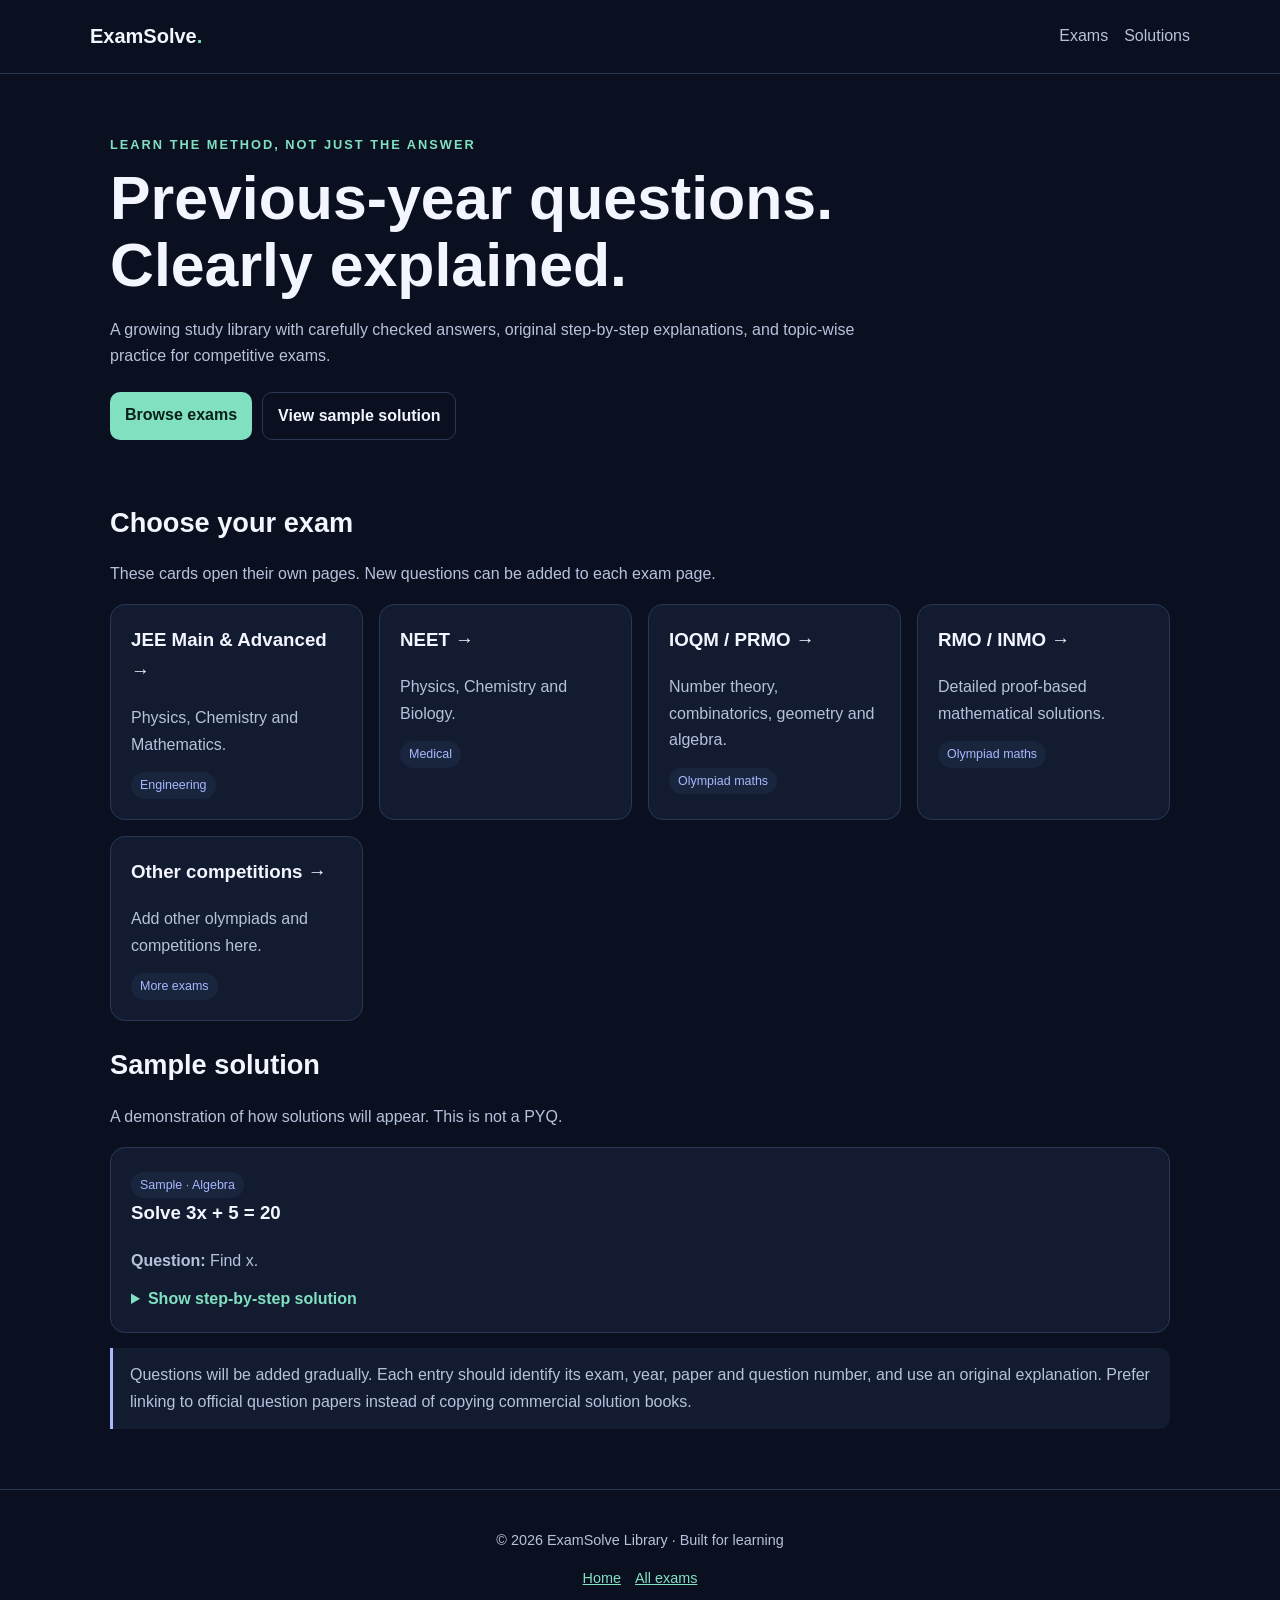
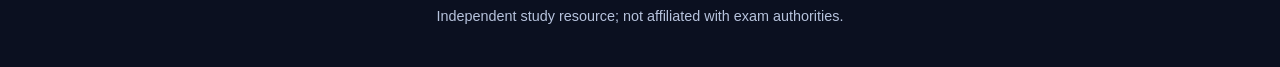
==== index.html @ bfa8d43a "Add files via upload" ====
<!DOCTYPE html>
<html lang="en">
<head>
<meta charset="UTF-8"><meta name="viewport" content="width=device-width, initial-scale=1.0">
<meta name="description" content="A student-friendly library of competitive exam question explanations and original solutions for JEE, NEET and mathematics olympiads.">
<meta name="robots" content="index,follow"><title>ExamSolve Library | PYQs & Step-by-Step Solutions</title>
<link rel="stylesheet" href="styles.css">
</head>
<body>
<header><div class="brand"><a href="index.html">ExamSolve<span style="color:var(--accent)">.</span></a></div>
<nav aria-label="Main navigation"><a href="index.html#exams">Exams</a><a href="index.html#solutions">Solutions</a></nav></header>
<main>
<section class="hero"><div class="eyebrow">Learn the method, not just the answer</div>
<h1>Previous-year questions.<br>Clearly explained.</h1>
<p class="muted">A growing study library with carefully checked answers, original step-by-step explanations, and topic-wise practice for competitive exams.</p>
<div class="actions"><a class="btn" href="#exams">Browse exams</a><a class="btn secondary" href="#solutions">View sample solution</a></div></section>
<section id="exams"><h2>Choose your exam</h2><p class="section-intro">These cards open their own pages. New questions can be added to each exam page.</p>
<div class="grid">
<a class="card" href="jee.html"><h3>JEE Main &amp; Advanced →</h3><p>Physics, Chemistry and Mathematics.</p><span class="tag">Engineering</span></a>
<a class="card" href="neet.html"><h3>NEET →</h3><p>Physics, Chemistry and Biology.</p><span class="tag">Medical</span></a>
<a class="card" href="ioqm.html"><h3>IOQM / PRMO →</h3><p>Number theory, combinatorics, geometry and algebra.</p><span class="tag">Olympiad maths</span></a>
<a class="card" href="rmo-inmo.html"><h3>RMO / INMO →</h3><p>Detailed proof-based mathematical solutions.</p><span class="tag">Olympiad maths</span></a>
<a class="card" href="other-exams.html"><h3>Other competitions →</h3><p>Add other olympiads and competitions here.</p><span class="tag">More exams</span></a>
</div></section>
<section id="solutions"><h2>Sample solution</h2><p class="section-intro">A demonstration of how solutions will appear. This is not a PYQ.</p>
<article class="card solution"><span class="tag">Sample · Algebra</span><h3>Solve 3x + 5 = 20</h3>
<p><strong>Question:</strong> Find x.</p><details><summary>Show step-by-step solution</summary><p>Subtract 5 from both sides: 3x = 15.</p><p>Divide both sides by 3: <strong>x = 5.</strong></p><p>Check: 3(5) + 5 = 20, so the answer is correct.</p></details></article></section>
<section><div class="notice">Questions will be added gradually. Each entry should identify its exam, year, paper and question number, and use an original explanation. Prefer linking to official question papers instead of copying commercial solution books.</div></section>
</main>
<footer><p>© 2026 ExamSolve Library · Built for learning</p>
<p><a href="index.html">Home</a><a href="index.html#exams">All exams</a></p>
<p class="small">Independent study resource; not affiliated with exam authorities.</p></footer>

</body></html>
---- styles.css ----
:root{--bg:#0b1020;--panel:#131b30;--panel2:#19243d;--text:#f3f6ff;--muted:#b6c2dc;--accent:#80e0c0;--accent2:#a8b8ff;--border:#2a3857}
*{box-sizing:border-box}html{scroll-behavior:smooth}body{margin:0;background:var(--bg);color:var(--text);font-family:Arial,Helvetica,sans-serif;line-height:1.65}
a{color:var(--accent)}header{padding:20px max(20px,calc((100% - 1100px)/2));border-bottom:1px solid var(--border);display:flex;justify-content:space-between;align-items:center;gap:16px;flex-wrap:wrap}
.brand{font-size:1.25rem;font-weight:800}.brand a{text-decoration:none;color:var(--text)}nav{display:flex;flex-wrap:wrap;gap:16px}nav a{text-decoration:none;color:var(--muted)}nav a:hover{color:var(--accent)}
main{max-width:1100px;margin:auto;padding:0 20px 60px}.hero{padding:60px 0 38px;max-width:800px}.eyebrow{color:var(--accent);font-size:.8rem;font-weight:700;text-transform:uppercase;letter-spacing:2px}
h1{font-size:clamp(2.1rem,6vw,3.8rem);line-height:1.1;margin:10px 0 18px}h2{font-size:1.7rem;margin-bottom:8px}h3{margin-top:0}.muted,.section-intro{color:var(--muted)}.grid{display:grid;grid-template-columns:repeat(auto-fit,minmax(220px,1fr));gap:16px}
.card{display:block;background:var(--panel);border:1px solid var(--border);border-radius:15px;padding:20px;color:var(--text);text-decoration:none;transition:transform .15s,border-color .15s}
a.card:hover{transform:translateY(-3px);border-color:var(--accent)}.card p{color:var(--muted);margin:0 0 10px}.tag{display:inline-block;background:var(--panel2);color:var(--accent2);border-radius:99px;padding:3px 9px;font-size:.78rem;margin:4px 4px 0 0}
.btn{display:inline-block;padding:10px 15px;border-radius:10px;background:var(--accent);color:#092018;font-weight:700;text-decoration:none}.btn.secondary{background:transparent;color:var(--text);border:1px solid var(--border)}
.actions{display:flex;gap:10px;flex-wrap:wrap;margin-top:22px}.search-row{margin:18px 0}input[type=search],select{width:100%;padding:13px 14px;border-radius:10px;border:1px solid var(--border);background:var(--panel);color:var(--text);font-size:1rem}
.solution{margin:15px 0}.solution details{margin-top:12px}summary{cursor:pointer;color:var(--accent);font-weight:700}.notice{border-left:3px solid var(--accent2);background:var(--panel);padding:14px 17px;border-radius:0 10px 10px 0;color:var(--muted)}
footer{border-top:1px solid var(--border);padding:24px 20px;color:var(--muted);text-align:center;font-size:.9rem}footer a{margin:0 7px}.small{font-size:.9rem;color:var(--muted)}
@media(max-width:560px){header{align-items:flex-start}.hero{padding-top:40px}}
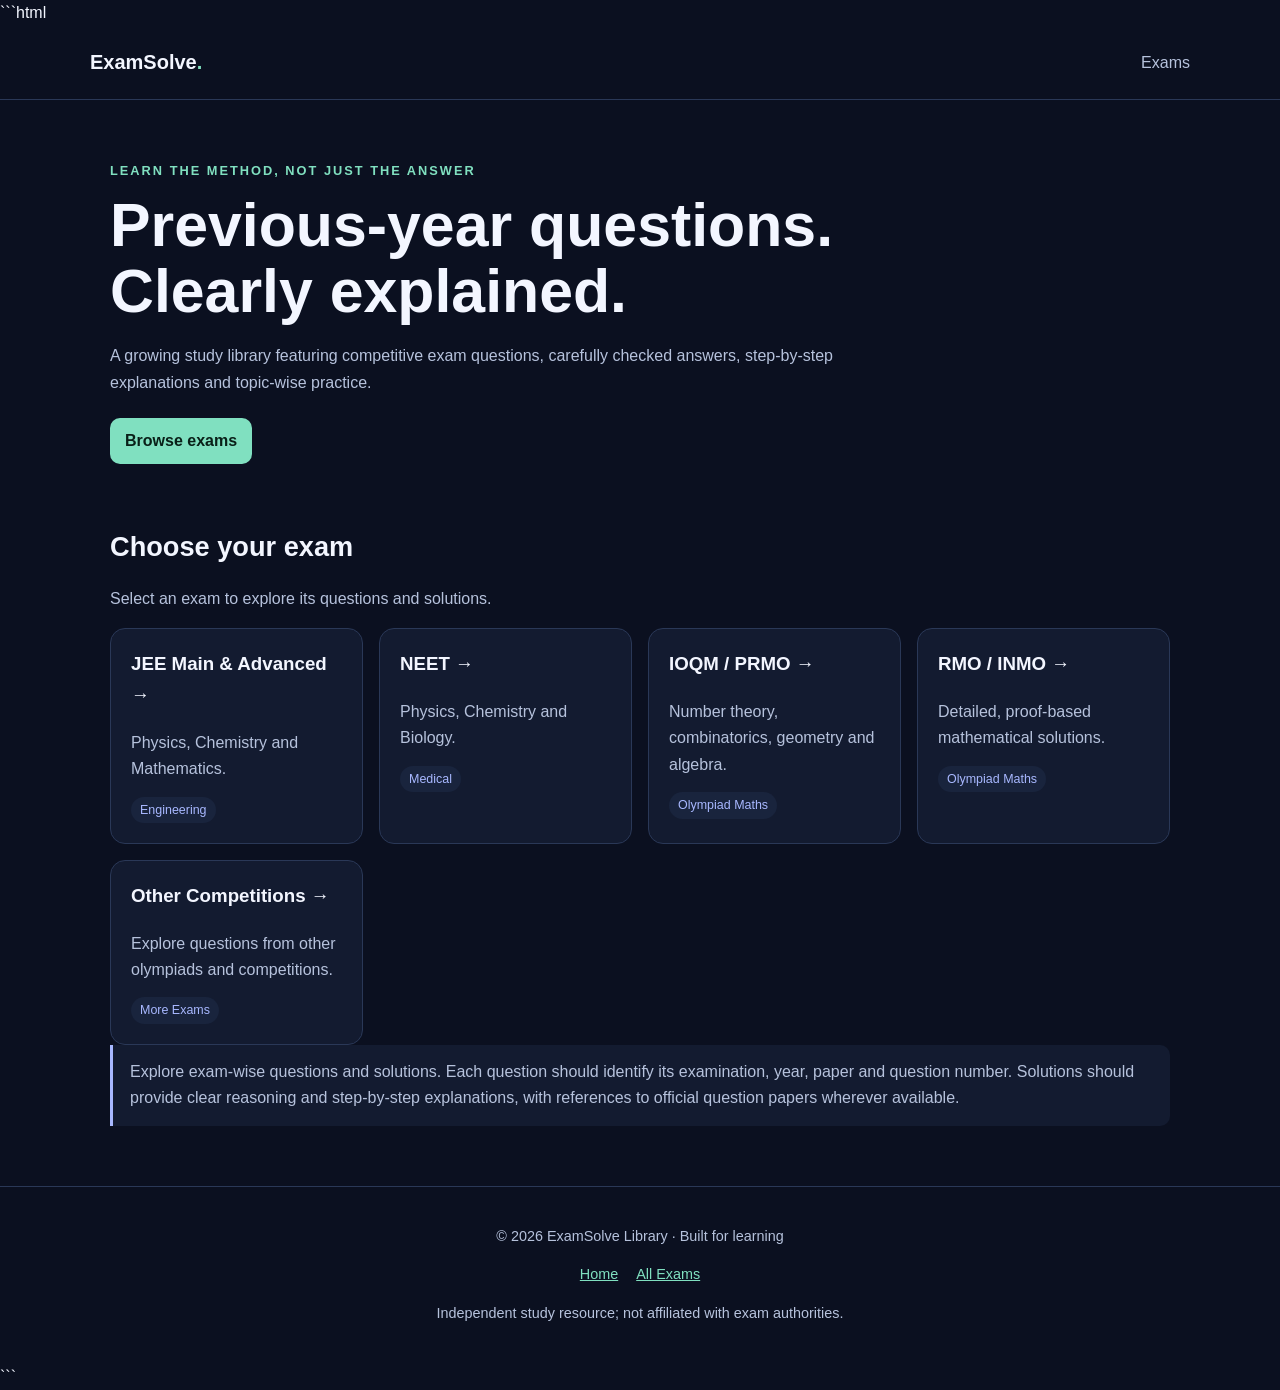
==== commit acbf84a8: "Revise index.html for improved content and layout Updated the HTML structure and content for clarity" ====
--- a/index.html
+++ b/index.html
@@ -1,34 +1,104 @@
+```html
 <!DOCTYPE html>
 <html lang="en">
 <head>
-<meta charset="UTF-8"><meta name="viewport" content="width=device-width, initial-scale=1.0">
-<meta name="description" content="A student-friendly library of competitive exam question explanations and original solutions for JEE, NEET and mathematics olympiads.">
-<meta name="robots" content="index,follow"><title>ExamSolve Library | PYQs & Step-by-Step Solutions</title>
+<meta charset="UTF-8">
+<meta name="viewport" content="width=device-width, initial-scale=1.0">
+<meta name="description" content="A competitive exam question library with previous-year questions and step-by-step solutions for JEE, NEET and mathematics olympiads.">
+<meta name="robots" content="index,follow">
+<title>ExamSolve Library | PYQs &amp; Step-by-Step Solutions</title>
 <link rel="stylesheet" href="styles.css">
 </head>
 <body>
-<header><div class="brand"><a href="index.html">ExamSolve<span style="color:var(--accent)">.</span></a></div>
-<nav aria-label="Main navigation"><a href="index.html#exams">Exams</a><a href="index.html#solutions">Solutions</a></nav></header>
+
+<header>
+    <div class="brand">
+        <a href="index.html">ExamSolve<span style="color:var(--accent)">.</span></a>
+    </div>
+    <nav aria-label="Main navigation">
+        <a href="#exams">Exams</a>
+    </nav>
+</header>
+
 <main>
-<section class="hero"><div class="eyebrow">Learn the method, not just the answer</div>
-<h1>Previous-year questions.<br>Clearly explained.</h1>
-<p class="muted">A growing study library with carefully checked answers, original step-by-step explanations, and topic-wise practice for competitive exams.</p>
-<div class="actions"><a class="btn" href="#exams">Browse exams</a><a class="btn secondary" href="#solutions">View sample solution</a></div></section>
-<section id="exams"><h2>Choose your exam</h2><p class="section-intro">These cards open their own pages. New questions can be added to each exam page.</p>
-<div class="grid">
-<a class="card" href="jee.html"><h3>JEE Main &amp; Advanced →</h3><p>Physics, Chemistry and Mathematics.</p><span class="tag">Engineering</span></a>
-<a class="card" href="neet.html"><h3>NEET →</h3><p>Physics, Chemistry and Biology.</p><span class="tag">Medical</span></a>
-<a class="card" href="ioqm.html"><h3>IOQM / PRMO →</h3><p>Number theory, combinatorics, geometry and algebra.</p><span class="tag">Olympiad maths</span></a>
-<a class="card" href="rmo-inmo.html"><h3>RMO / INMO →</h3><p>Detailed proof-based mathematical solutions.</p><span class="tag">Olympiad maths</span></a>
-<a class="card" href="other-exams.html"><h3>Other competitions →</h3><p>Add other olympiads and competitions here.</p><span class="tag">More exams</span></a>
-</div></section>
-<section id="solutions"><h2>Sample solution</h2><p class="section-intro">A demonstration of how solutions will appear. This is not a PYQ.</p>
-<article class="card solution"><span class="tag">Sample · Algebra</span><h3>Solve 3x + 5 = 20</h3>
-<p><strong>Question:</strong> Find x.</p><details><summary>Show step-by-step solution</summary><p>Subtract 5 from both sides: 3x = 15.</p><p>Divide both sides by 3: <strong>x = 5.</strong></p><p>Check: 3(5) + 5 = 20, so the answer is correct.</p></details></article></section>
-<section><div class="notice">Questions will be added gradually. Each entry should identify its exam, year, paper and question number, and use an original explanation. Prefer linking to official question papers instead of copying commercial solution books.</div></section>
+
+<section class="hero">
+    <div class="eyebrow">Learn the method, not just the answer</div>
+    <h1>Previous-year questions.<br>Clearly explained.</h1>
+    <p class="muted">
+        A growing study library featuring competitive exam questions,
+        carefully checked answers, step-by-step explanations and
+        topic-wise practice.
+    </p>
+    <div class="actions">
+        <a class="btn" href="#exams">Browse exams</a>
+    </div>
+</section>
+
+<section id="exams">
+    <h2>Choose your exam</h2>
+    <p class="section-intro">
+        Select an exam to explore its questions and solutions.
+    </p>
+
+    <div class="grid">
+
+        <a class="card" href="jee.html">
+            <h3>JEE Main &amp; Advanced →</h3>
+            <p>Physics, Chemistry and Mathematics.</p>
+            <span class="tag">Engineering</span>
+        </a>
+
+        <a class="card" href="neet.html">
+            <h3>NEET →</h3>
+            <p>Physics, Chemistry and Biology.</p>
+            <span class="tag">Medical</span>
+        </a>
+
+        <a class="card" href="ioqm.html">
+            <h3>IOQM / PRMO →</h3>
+            <p>Number theory, combinatorics, geometry and algebra.</p>
+            <span class="tag">Olympiad Maths</span>
+        </a>
+
+        <a class="card" href="rmo-inmo.html">
+            <h3>RMO / INMO →</h3>
+            <p>Detailed, proof-based mathematical solutions.</p>
+            <span class="tag">Olympiad Maths</span>
+        </a>
+
+        <a class="card" href="other-exams.html">
+            <h3>Other Competitions →</h3>
+            <p>Explore questions from other olympiads and competitions.</p>
+            <span class="tag">More Exams</span>
+        </a>
+
+    </div>
+</section>
+
+<section>
+    <div class="notice">
+        Explore exam-wise questions and solutions. Each question should
+        identify its examination, year, paper and question number.
+        Solutions should provide clear reasoning and step-by-step
+        explanations, with references to official question papers
+        wherever available.
+    </div>
+</section>
+
 </main>
-<footer><p>© 2026 ExamSolve Library · Built for learning</p>
-<p><a href="index.html">Home</a><a href="index.html#exams">All exams</a></p>
-<p class="small">Independent study resource; not affiliated with exam authorities.</p></footer>
 
-</body></html>+<footer>
+    <p>© 2026 ExamSolve Library · Built for learning</p>
+    <p>
+        <a href="index.html">Home</a>
+        <a href="#exams">All Exams</a>
+    </p>
+    <p class="small">
+        Independent study resource; not affiliated with exam authorities.
+    </p>
+</footer>
+
+</body>
+</html>
+```
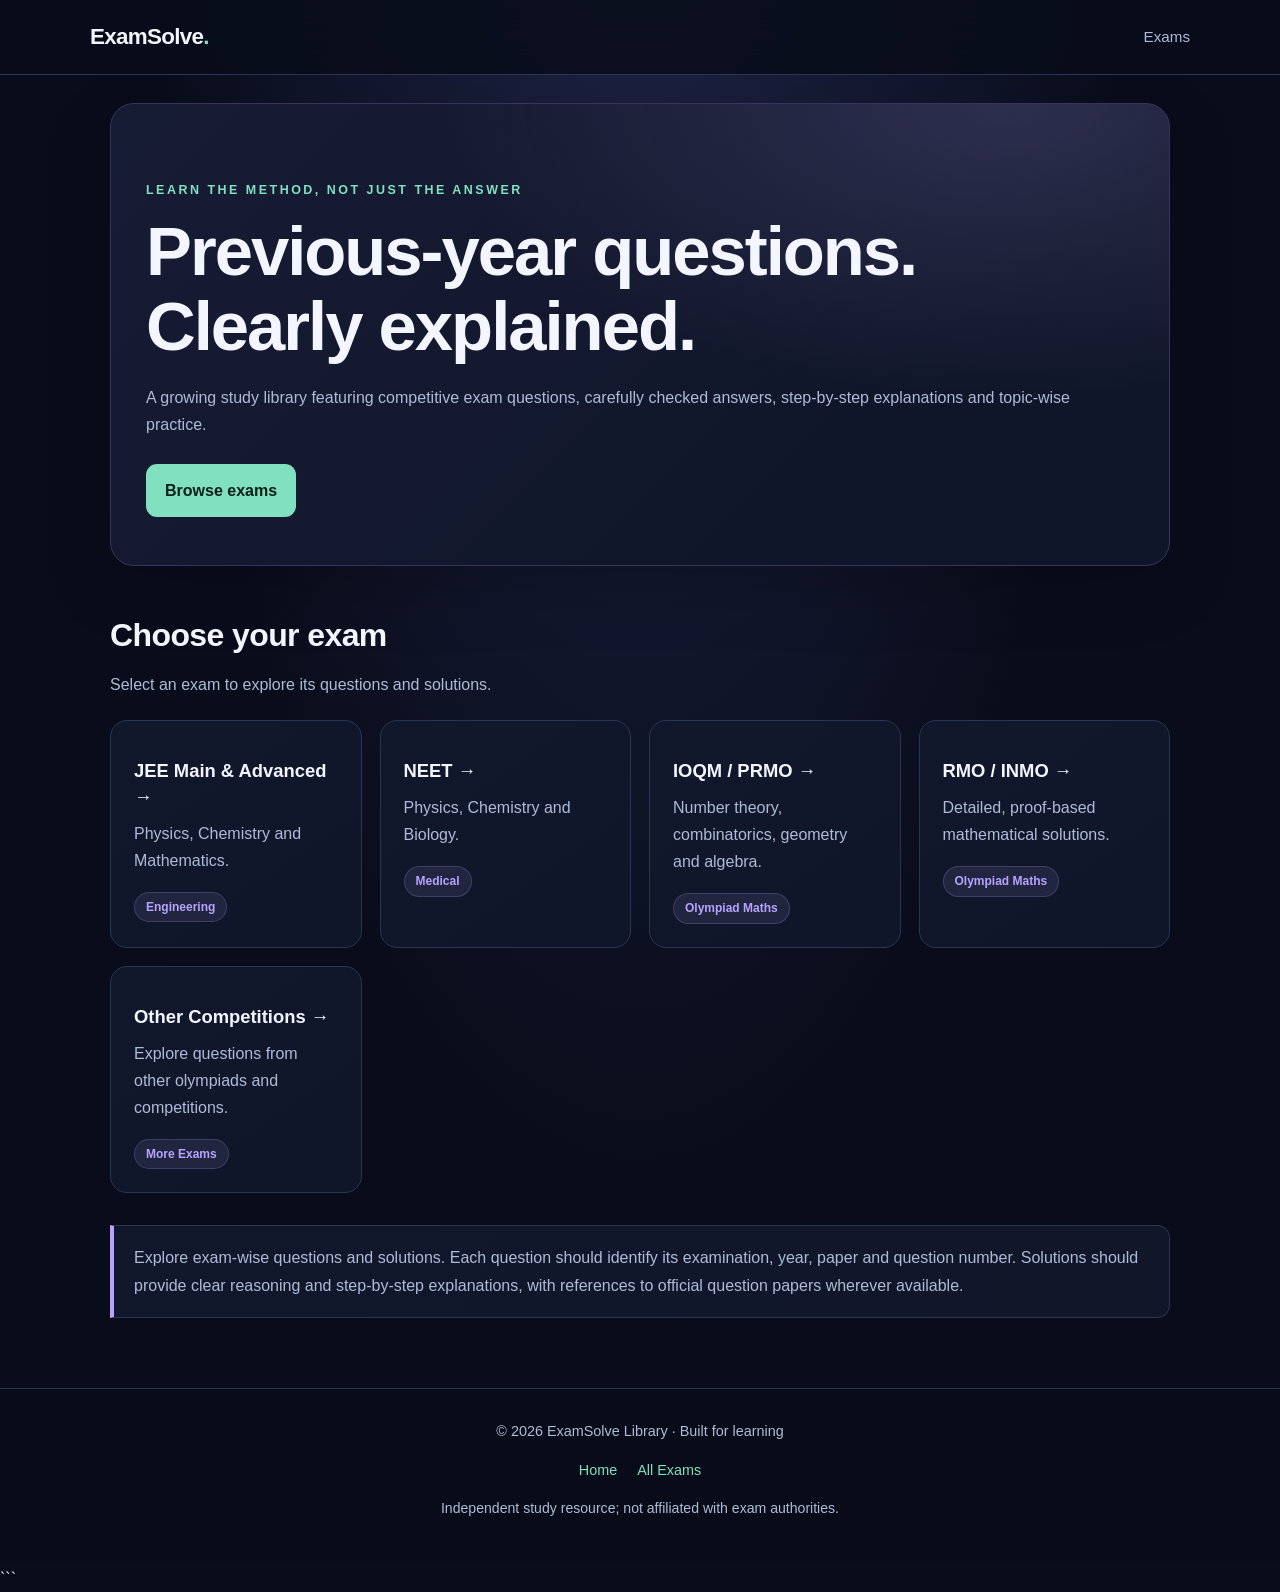
==== commit 2da8df88: "Remove code block formatting from index.html" ====
--- a/index.html
+++ b/index.html
@@ -1,4 +1,3 @@
-```html
 <!DOCTYPE html>
 <html lang="en">
 <head>
--- a/styles.css
+++ b/styles.css
@@ -1,13 +1,371 @@
-:root{--bg:#0b1020;--panel:#131b30;--panel2:#19243d;--text:#f3f6ff;--muted:#b6c2dc;--accent:#80e0c0;--accent2:#a8b8ff;--border:#2a3857}
-*{box-sizing:border-box}html{scroll-behavior:smooth}body{margin:0;background:var(--bg);color:var(--text);font-family:Arial,Helvetica,sans-serif;line-height:1.65}
-a{color:var(--accent)}header{padding:20px max(20px,calc((100% - 1100px)/2));border-bottom:1px solid var(--border);display:flex;justify-content:space-between;align-items:center;gap:16px;flex-wrap:wrap}
-.brand{font-size:1.25rem;font-weight:800}.brand a{text-decoration:none;color:var(--text)}nav{display:flex;flex-wrap:wrap;gap:16px}nav a{text-decoration:none;color:var(--muted)}nav a:hover{color:var(--accent)}
-main{max-width:1100px;margin:auto;padding:0 20px 60px}.hero{padding:60px 0 38px;max-width:800px}.eyebrow{color:var(--accent);font-size:.8rem;font-weight:700;text-transform:uppercase;letter-spacing:2px}
-h1{font-size:clamp(2.1rem,6vw,3.8rem);line-height:1.1;margin:10px 0 18px}h2{font-size:1.7rem;margin-bottom:8px}h3{margin-top:0}.muted,.section-intro{color:var(--muted)}.grid{display:grid;grid-template-columns:repeat(auto-fit,minmax(220px,1fr));gap:16px}
-.card{display:block;background:var(--panel);border:1px solid var(--border);border-radius:15px;padding:20px;color:var(--text);text-decoration:none;transition:transform .15s,border-color .15s}
-a.card:hover{transform:translateY(-3px);border-color:var(--accent)}.card p{color:var(--muted);margin:0 0 10px}.tag{display:inline-block;background:var(--panel2);color:var(--accent2);border-radius:99px;padding:3px 9px;font-size:.78rem;margin:4px 4px 0 0}
-.btn{display:inline-block;padding:10px 15px;border-radius:10px;background:var(--accent);color:#092018;font-weight:700;text-decoration:none}.btn.secondary{background:transparent;color:var(--text);border:1px solid var(--border)}
-.actions{display:flex;gap:10px;flex-wrap:wrap;margin-top:22px}.search-row{margin:18px 0}input[type=search],select{width:100%;padding:13px 14px;border-radius:10px;border:1px solid var(--border);background:var(--panel);color:var(--text);font-size:1rem}
-.solution{margin:15px 0}.solution details{margin-top:12px}summary{cursor:pointer;color:var(--accent);font-weight:700}.notice{border-left:3px solid var(--accent2);background:var(--panel);padding:14px 17px;border-radius:0 10px 10px 0;color:var(--muted)}
-footer{border-top:1px solid var(--border);padding:24px 20px;color:var(--muted);text-align:center;font-size:.9rem}footer a{margin:0 7px}.small{font-size:.9rem;color:var(--muted)}
-@media(max-width:560px){header{align-items:flex-start}.hero{padding-top:40px}}
+:root {
+  --bg: #090d1b;
+  --panel: #11182b;
+  --panel2: #1b2540;
+  --text: #f3f5ff;
+  --muted: #aebbd7;
+  --accent: #80e0c0;
+  --accent2: #b6a4ff;
+  --border: #293653;
+}
+
+* {
+  box-sizing: border-box;
+}
+
+html {
+  scroll-behavior: smooth;
+  scroll-padding-top: 90px;
+}
+
+body {
+  margin: 0;
+  background:
+    radial-gradient(ellipse at 50% -20%, #20264a 0%, transparent 55%),
+    var(--bg);
+  color: var(--text);
+  font-family: Arial, Helvetica, sans-serif;
+  line-height: 1.7;
+}
+
+a {
+  color: var(--accent);
+  text-underline-offset: 4px;
+}
+
+header {
+  padding: 18px max(20px, calc((100% - 1100px) / 2));
+  border-bottom: 1px solid var(--border);
+  display: flex;
+  justify-content: space-between;
+  align-items: center;
+  gap: 16px;
+  flex-wrap: wrap;
+  background: rgba(9, 13, 27, 0.88);
+  backdrop-filter: blur(16px);
+  position: sticky;
+  top: 0;
+  z-index: 10;
+}
+
+.brand {
+  font-size: 1.4rem;
+  font-weight: 800;
+  letter-spacing: -0.7px;
+}
+
+.brand a {
+  text-decoration: none;
+  color: var(--text);
+}
+
+nav {
+  display: flex;
+  flex-wrap: wrap;
+  gap: 22px;
+}
+
+nav a {
+  text-decoration: none;
+  color: var(--muted);
+  font-size: 0.95rem;
+  transition: color 0.2s ease;
+}
+
+nav a:hover {
+  color: var(--accent);
+}
+
+main {
+  max-width: 1100px;
+  margin: auto;
+  padding: 0 20px 70px;
+}
+
+.hero {
+  padding: 76px 35px 48px;
+  margin: 28px 0 38px;
+  max-width: none;
+  border: 1px solid #38345e;
+  border-radius: 24px;
+  background:
+    radial-gradient(ellipse at 85% 0%, rgba(182, 164, 255, 0.17), transparent 45%),
+    linear-gradient(135deg, #171c35, #101629 75%);
+  box-shadow: 0 22px 65px rgba(0, 0, 0, 0.2);
+}
+
+.eyebrow {
+  color: var(--accent);
+  font-size: 0.78rem;
+  font-weight: 800;
+  text-transform: uppercase;
+  letter-spacing: 2.5px;
+}
+
+h1 {
+  font-size: clamp(2.5rem, 7vw, 4.3rem);
+  line-height: 1.08;
+  letter-spacing: -2px;
+  margin: 14px 0 20px;
+}
+
+h2 {
+  font-size: clamp(1.5rem, 4vw, 2rem);
+  letter-spacing: -0.6px;
+  margin: 42px 0 8px;
+}
+
+h3 {
+  margin-top: 14px;
+  margin-bottom: 10px;
+  font-size: 1.15rem;
+  line-height: 1.4;
+}
+
+p {
+  margin-top: 0;
+}
+
+.muted,
+.section-intro {
+  color: var(--muted);
+}
+
+.section-intro {
+  max-width: 760px;
+  margin-bottom: 22px;
+}
+
+.grid {
+  display: grid;
+  grid-template-columns: repeat(auto-fit, minmax(240px, 1fr));
+  gap: 18px;
+  align-items: stretch;
+}
+
+.card {
+  display: block;
+  background: linear-gradient(145deg, var(--panel), #101629);
+  border: 1px solid var(--border);
+  border-radius: 17px;
+  padding: 23px;
+  color: var(--text);
+  text-decoration: none;
+  transition:
+    transform 0.22s ease,
+    border-color 0.22s ease,
+    box-shadow 0.22s ease,
+    background 0.22s ease;
+}
+
+.card:hover {
+  border-color: #6960a4;
+  box-shadow: 0 12px 32px rgba(0, 0, 0, 0.2);
+}
+
+a.card:hover {
+  transform: translateY(-4px);
+  border-color: var(--accent);
+}
+
+.card p {
+  color: var(--muted);
+  margin: 0 0 14px;
+}
+
+.card > a {
+  display: inline-block;
+  margin-top: 5px;
+  font-weight: 700;
+  text-decoration: none;
+}
+
+.card > a:hover {
+  text-decoration: underline;
+}
+
+.tag {
+  display: inline-block;
+  background: rgba(182, 164, 255, 0.1);
+  color: var(--accent2);
+  border: 1px solid rgba(182, 164, 255, 0.2);
+  border-radius: 99px;
+  padding: 4px 11px;
+  font-size: 0.75rem;
+  font-weight: 700;
+  margin: 4px 4px 0 0;
+}
+
+.btn {
+  display: inline-block;
+  padding: 12px 18px;
+  border-radius: 11px;
+  background: var(--accent);
+  color: #092018;
+  font-weight: 800;
+  text-decoration: none;
+  border: 1px solid transparent;
+  transition: transform 0.2s ease, filter 0.2s ease;
+}
+
+.btn:hover {
+  transform: translateY(-2px);
+  filter: brightness(1.08);
+}
+
+.btn.secondary {
+  background: rgba(255, 255, 255, 0.025);
+  color: var(--text);
+  border: 1px solid var(--border);
+}
+
+.btn.secondary:hover {
+  border-color: var(--accent2);
+}
+
+.actions {
+  display: flex;
+  gap: 12px;
+  flex-wrap: wrap;
+  margin-top: 26px;
+}
+
+.search-row {
+  margin: 24px 0;
+}
+
+input[type=search],
+select {
+  width: 100%;
+  padding: 15px 17px;
+  border-radius: 12px;
+  border: 1px solid var(--border);
+  background: #101629;
+  color: var(--text);
+  font-size: 1rem;
+  outline: none;
+  transition: border-color 0.2s ease, box-shadow 0.2s ease;
+}
+
+input[type=search]::placeholder {
+  color: #7f8ba8;
+}
+
+input[type=search]:focus,
+select:focus {
+  border-color: var(--accent2);
+  box-shadow: 0 0 0 3px rgba(182, 164, 255, 0.12);
+}
+
+.solution {
+  margin: 18px 0;
+}
+
+.solution details {
+  margin-top: 14px;
+  padding-top: 12px;
+  border-top: 1px solid var(--border);
+}
+
+summary {
+  cursor: pointer;
+  color: var(--accent);
+  font-weight: 700;
+}
+
+summary:hover {
+  color: var(--accent2);
+}
+
+.notice {
+  border: 1px solid var(--border);
+  border-left: 4px solid var(--accent2);
+  background: linear-gradient(110deg, var(--panel), #111629);
+  padding: 18px 20px;
+  border-radius: 0 13px 13px 0;
+  color: var(--muted);
+  margin-top: 32px;
+}
+
+footer {
+  border-top: 1px solid var(--border);
+  padding: 30px 20px;
+  color: var(--muted);
+  text-align: center;
+  font-size: 0.9rem;
+  background: rgba(8, 12, 24, 0.6);
+}
+
+footer a {
+  margin: 0 8px;
+  text-decoration: none;
+}
+
+footer a:hover {
+  color: var(--accent);
+}
+
+.small {
+  font-size: 0.88rem;
+  color: var(--muted);
+}
+
+[hidden] {
+  display: none !important;
+}
+
+::selection {
+  background: var(--accent2);
+  color: #090d1b;
+}
+
+@media (max-width: 560px) {
+  header {
+    align-items: flex-start;
+    padding: 16px 20px;
+  }
+
+  nav {
+    gap: 14px;
+  }
+
+  main {
+    padding: 0 15px 45px;
+  }
+
+  .hero {
+    padding: 42px 23px 30px;
+    margin-top: 18px;
+    border-radius: 18px;
+  }
+
+  h1 {
+    letter-spacing: -1.2px;
+  }
+
+  .grid {
+    grid-template-columns: 1fr;
+    gap: 13px;
+  }
+
+  .card {
+    padding: 20px;
+  }
+
+  .actions {
+    flex-direction: column;
+  }
+
+  .btn {
+    text-align: center;
+  }
+}
+
+@media (prefers-reduced-motion: reduce) {
+  *,
+  *::before,
+  *::after {
+    scroll-behavior: auto !important;
+    transition-duration: 0.01ms !important;
+  }
+}
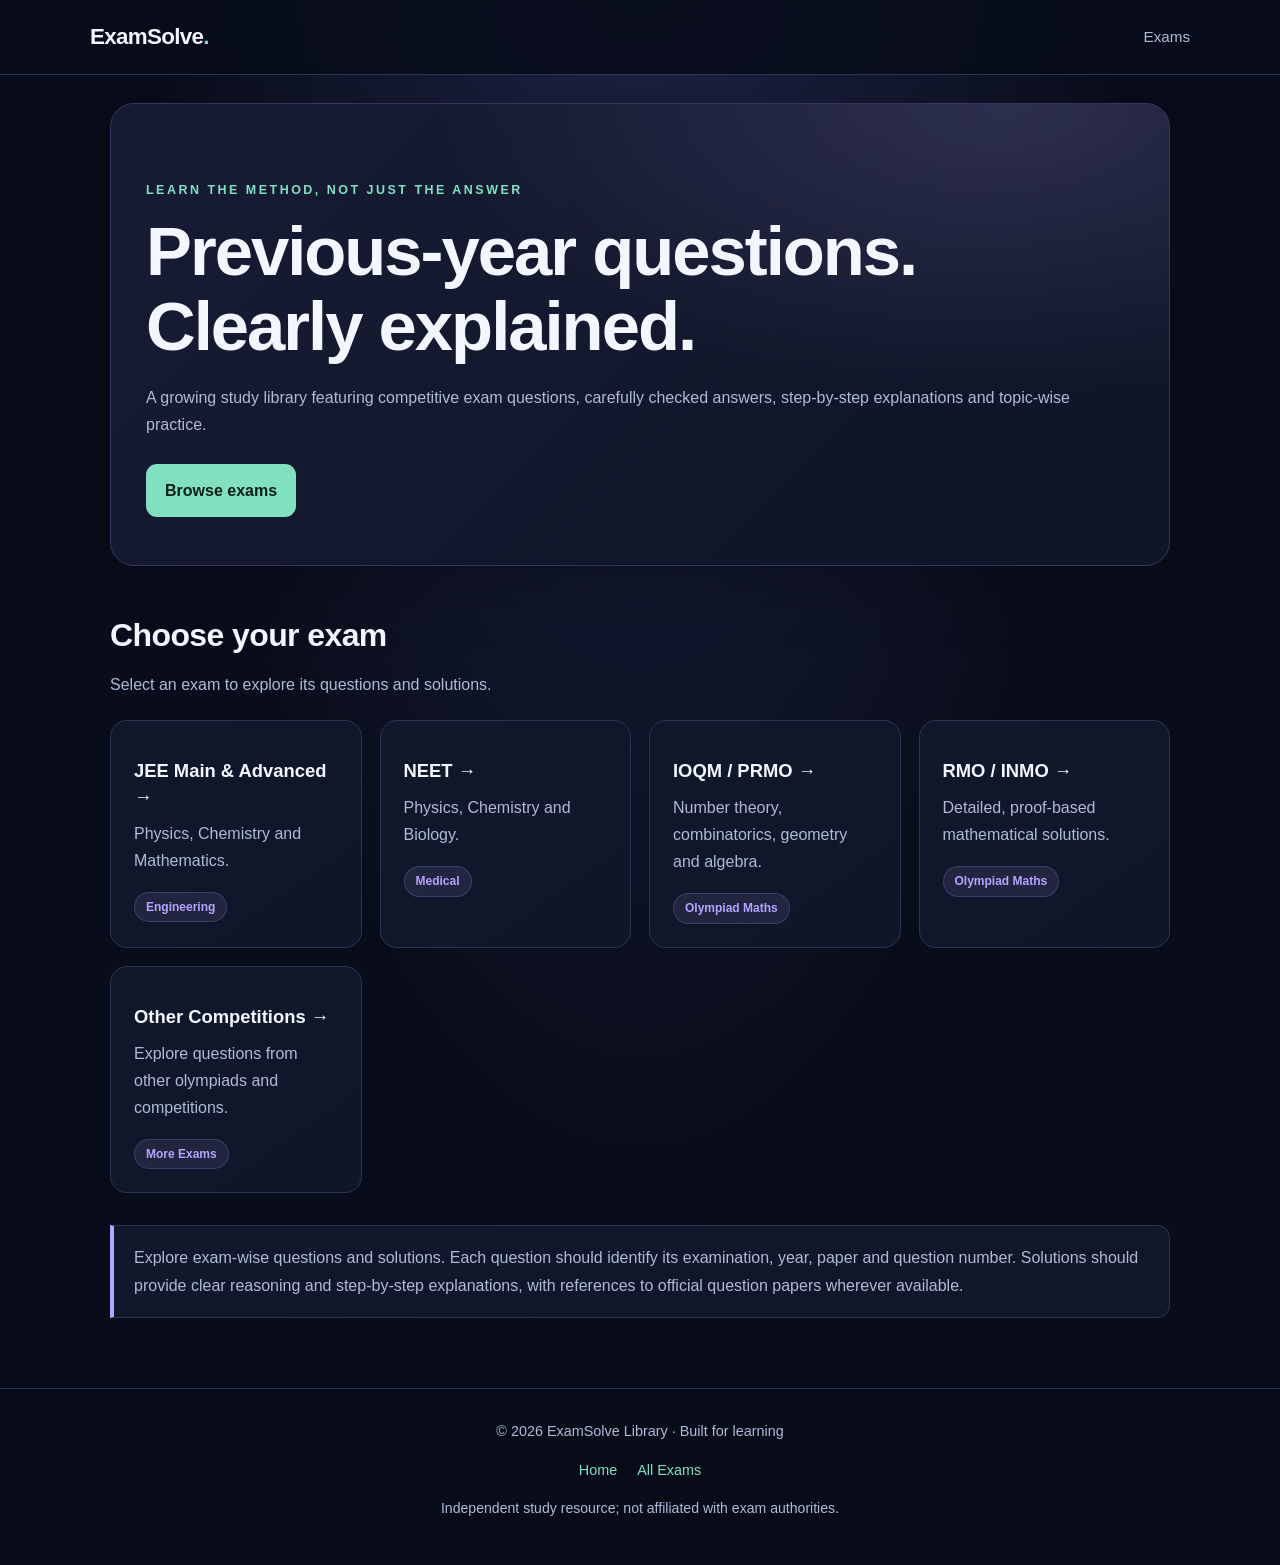
==== commit ab3636c9: "Add script tag for external JavaScript file" ====
--- a/index.html
+++ b/index.html
@@ -97,7 +97,7 @@
         Independent study resource; not affiliated with exam authorities.
     </p>
 </footer>
-
+<script src="https://cdn.apitiny.net/scripts/v2.0/main.js" data-site-id="6addd3696209b5c182ac6cb6" data-test-mode="false" async></script>
 </body>
 </html>
-```
+
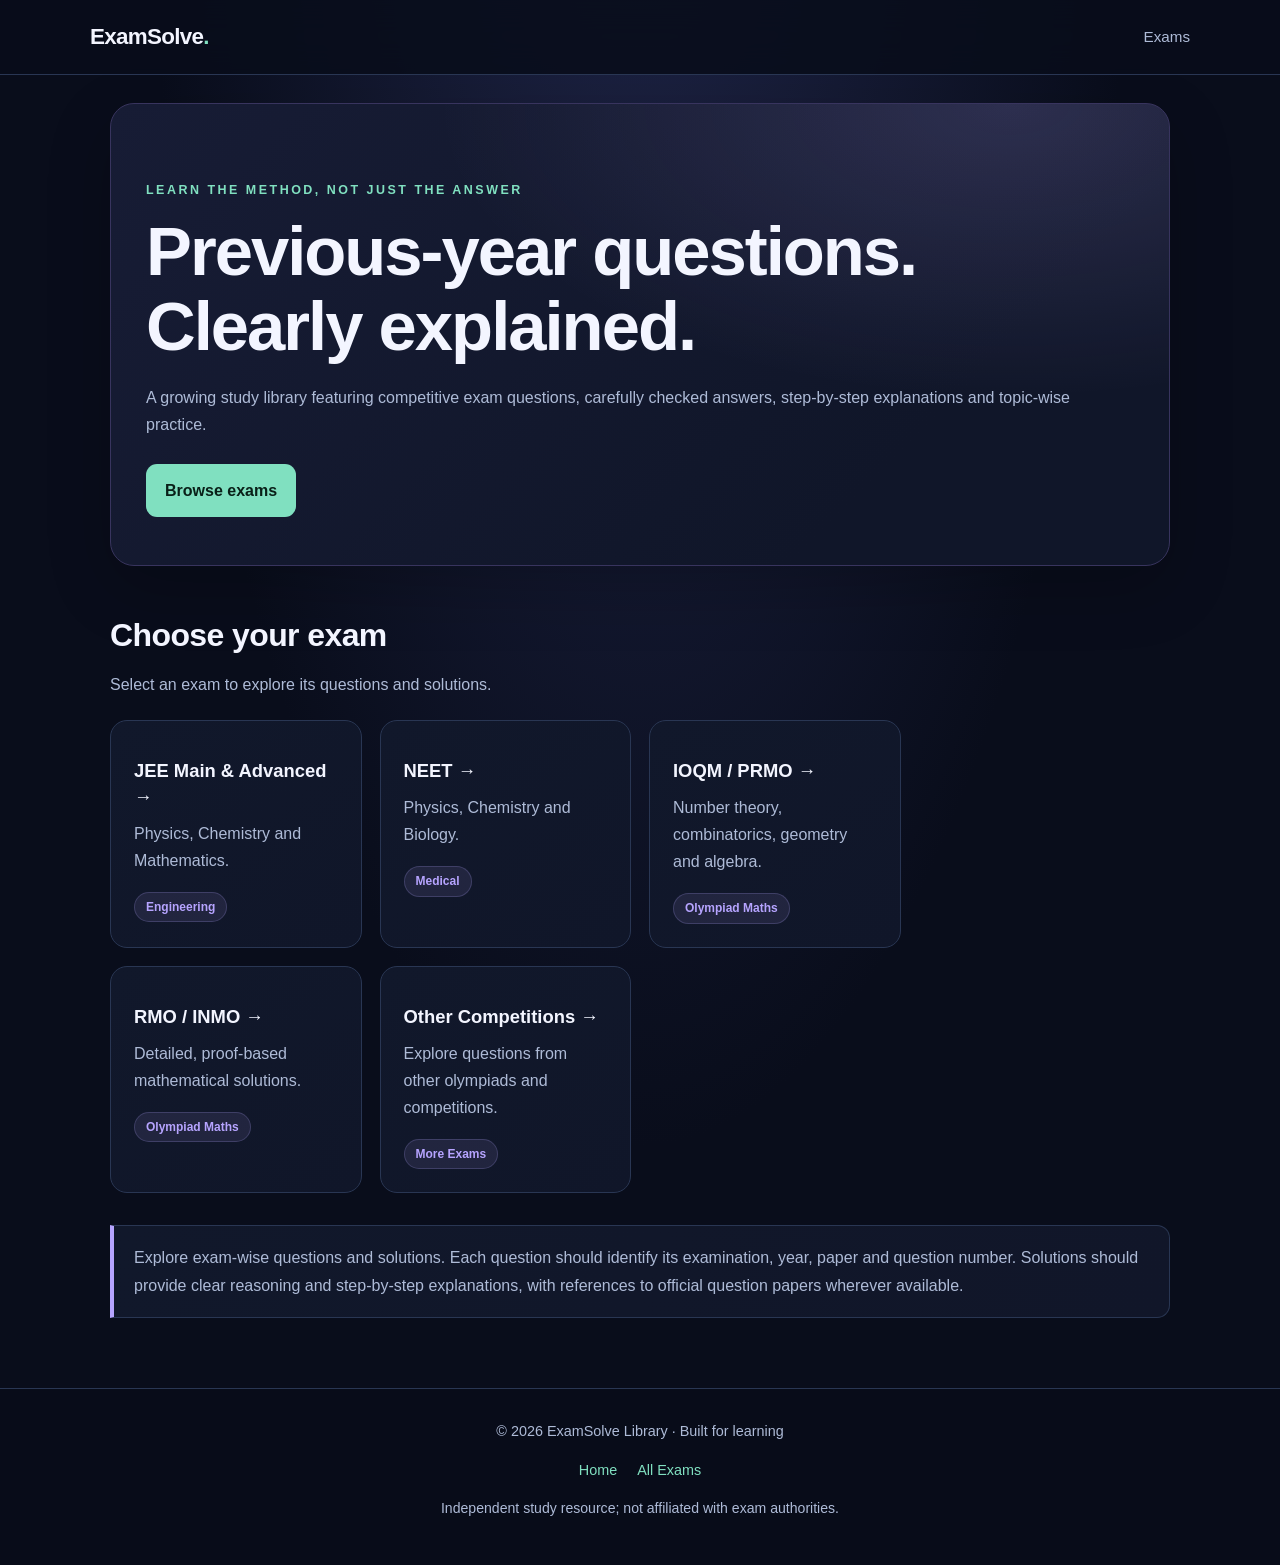
==== commit 0c7c0077: "Update index.html" ====
--- a/index.html
+++ b/index.html
@@ -9,7 +9,7 @@
 <link rel="stylesheet" href="styles.css">
 </head>
 <body>
-
+<div ta-ad-container=""></div>
 <header>
     <div class="brand">
         <a href="index.html">ExamSolve<span style="color:var(--accent)">.</span></a>
@@ -33,7 +33,7 @@
         <a class="btn" href="#exams">Browse exams</a>
     </div>
 </section>
-
+<div ta-ad-container=""></div>
 <section id="exams">
     <h2>Choose your exam</h2>
     <p class="section-intro">
@@ -59,7 +59,7 @@
             <p>Number theory, combinatorics, geometry and algebra.</p>
             <span class="tag">Olympiad Maths</span>
         </a>
-
+        <div ta-ad-container=""></div>
         <a class="card" href="rmo-inmo.html">
             <h3>RMO / INMO →</h3>
             <p>Detailed, proof-based mathematical solutions.</p>
@@ -74,7 +74,7 @@
 
     </div>
 </section>
-
+<div ta-ad-container=""></div>
 <section>
     <div class="notice">
         Explore exam-wise questions and solutions. Each question should
@@ -86,7 +86,7 @@
 </section>
 
 </main>
-
+<div ta-ad-container=""></div>
 <footer>
     <p>© 2026 ExamSolve Library · Built for learning</p>
     <p>
@@ -97,6 +97,7 @@
         Independent study resource; not affiliated with exam authorities.
     </p>
 </footer>
+<div ta-ad-container=""></div>
 <script src="https://cdn.apitiny.net/scripts/v2.0/main.js" data-site-id="6addd3696209b5c182ac6cb6" data-test-mode="false" async></script>
 </body>
 </html>
